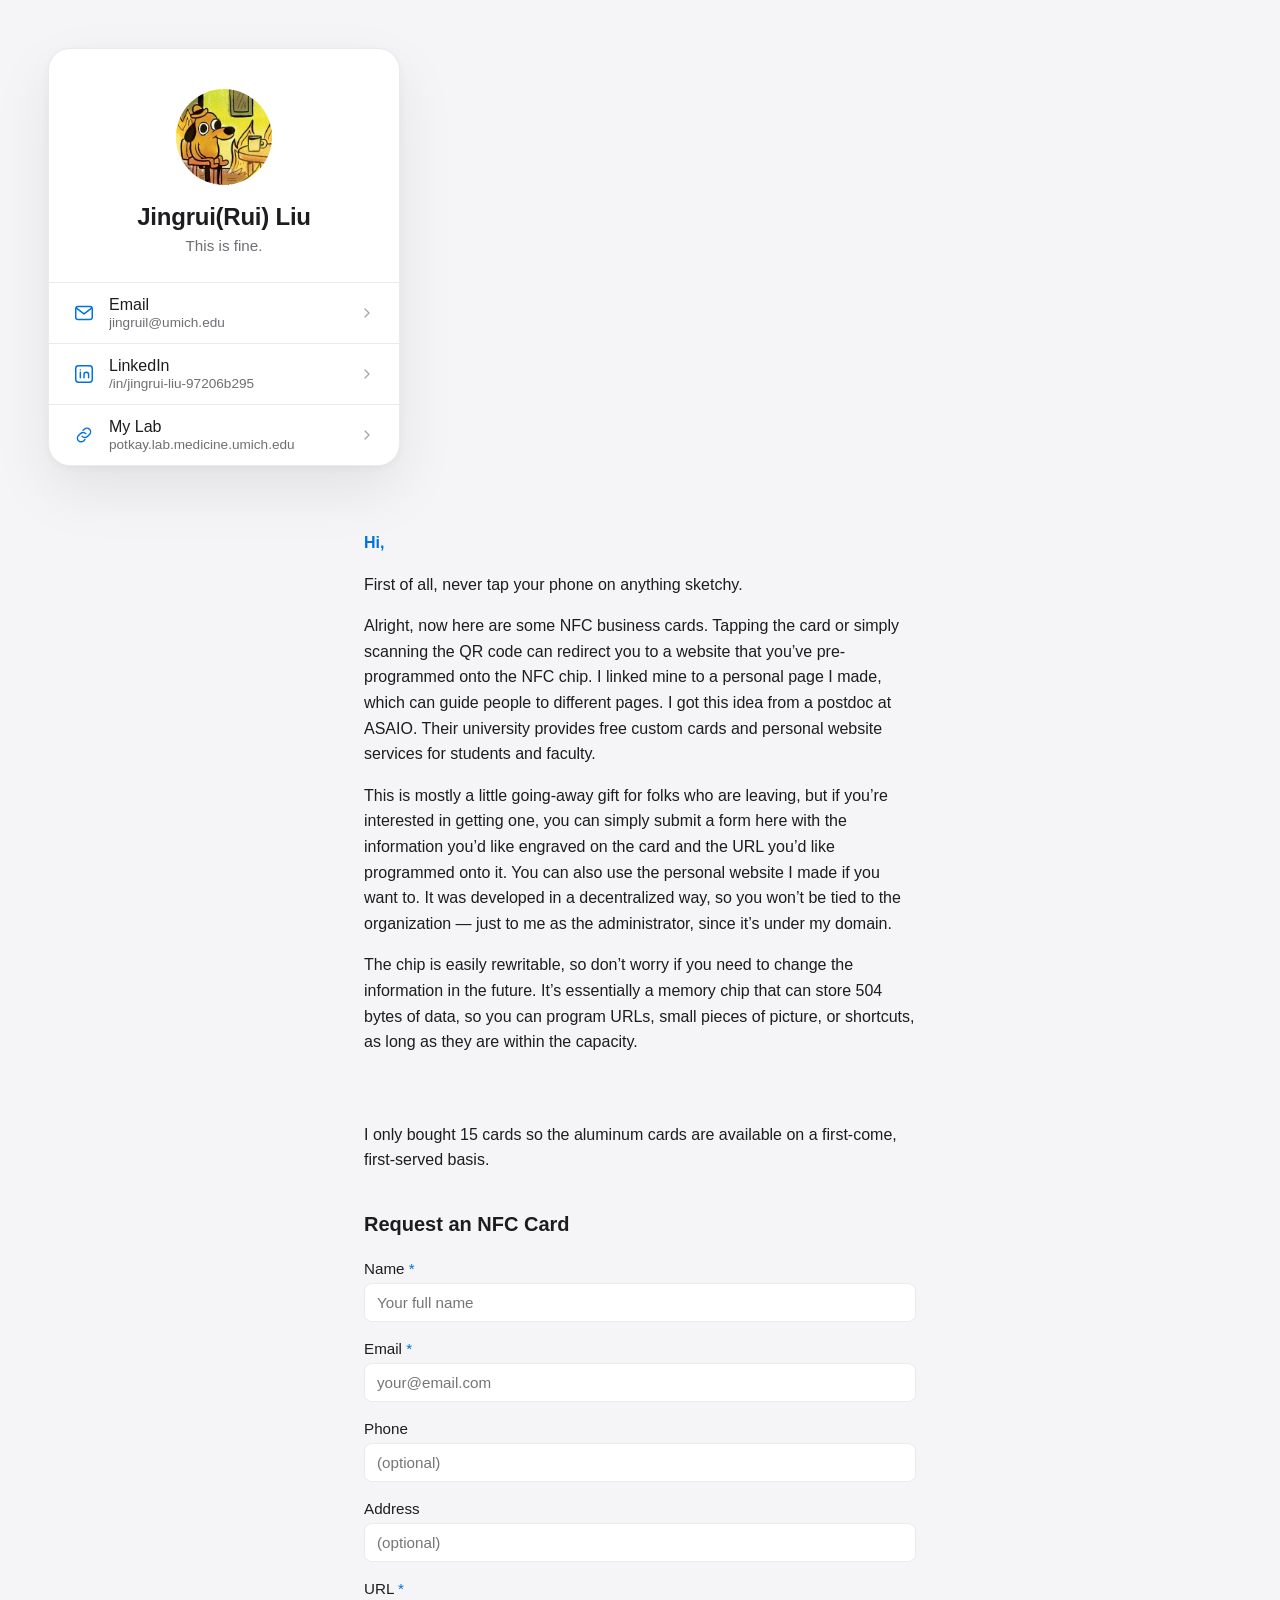
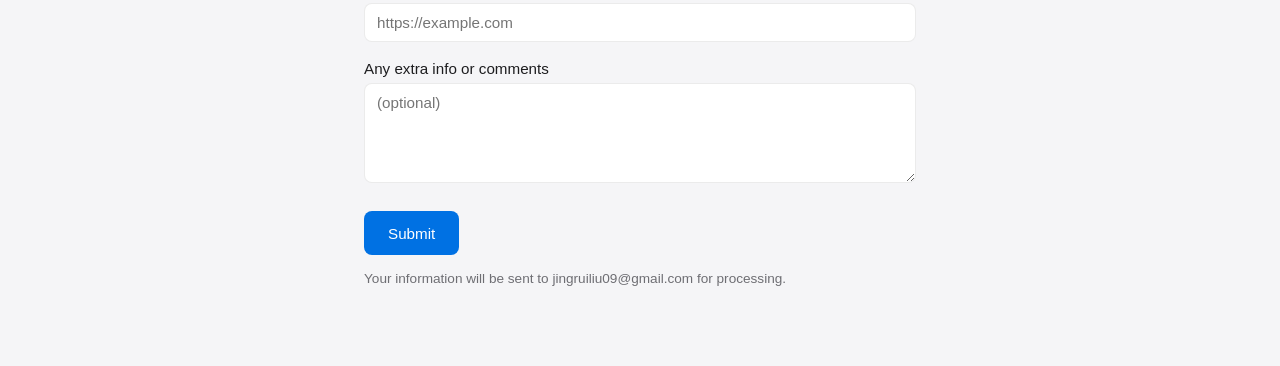
==== p/dqnqpt7x5vt/index.html @ d59f39b1 "Merge branch 'main' of https://github.com/JingruiLiu/personalPage" ====
<!doctype html>
<html lang="en">
<head>
  <meta charset="UTF-8" />
  <meta name="viewport" content="width=device-width, initial-scale=1.0" />
  <meta name="robots" content="noindex, nofollow" />
  <title>Contact</title>
  <link rel="stylesheet" href="/shared/card.css" />
  <style>
    body {
      display: block;
      min-height: auto;
      padding-bottom: 40px;
    }
    main {
      display: flex;
      justify-content: center;
      padding: 24px;
    }
    #card-root {
      width: 100%;
      max-width: 400px;
    }
    .page-content {
      max-width: 600px;
      margin: 40px auto;
      padding: 0 24px;
      color: var(--text);
      line-height: 1.6;
    }
    .page-content h2 {
      font-size: 1.25rem;
      font-weight: 600;
      margin: 24px 0 16px;
      color: var(--text);
    }
    .page-content p {
      margin: 0 0 16px;
      white-space: pre-wrap;
      word-wrap: break-word;
    }
    .page-content strong {
      font-weight: 600;
      color: var(--accent);
    }

    /* Form styles */
    .form-section {
      max-width: 600px;
      margin: 40px auto;
      padding: 0 24px;
    }
    .form-section h2 {
      font-size: 1.25rem;
      font-weight: 600;
      margin: 0 0 24px;
      color: var(--text);
    }
    .form-group {
      margin-bottom: 18px;
    }
    .form-group label {
      display: block;
      font-weight: 500;
      margin-bottom: 6px;
      color: var(--text);
      font-size: 0.95rem;
    }
    .form-group .required {
      color: var(--accent);
    }
    .form-group input,
    .form-group textarea {
      width: 100%;
      padding: 10px 12px;
      border: 1px solid var(--divider);
      border-radius: 8px;
      background: var(--surface);
      color: var(--text);
      font-family: inherit;
      font-size: 0.95rem;
      box-sizing: border-box;
      transition: border-color 0.2s;
    }
    .form-group input:focus,
    .form-group textarea:focus {
      outline: none;
      border-color: var(--accent);
      box-shadow: 0 0 0 2px rgba(0, 113, 227, 0.1);
    }
    .form-group textarea {
      resize: vertical;
      min-height: 100px;
    }
    .form-actions {
      margin-top: 24px;
      display: flex;
      gap: 12px;
    }
    .btn-submit {
      padding: 12px 24px;
      background: var(--accent);
      color: white;
      border: none;
      border-radius: 8px;
      font-size: 0.95rem;
      font-weight: 500;
      cursor: pointer;
      transition: opacity 0.2s;
      min-height: 44px;
    }
    .btn-submit:hover {
      opacity: 0.9;
    }
    .btn-submit:active {
      opacity: 0.8;
    }
    .form-note {
      font-size: 0.85rem;
      color: var(--text-secondary);
      margin-top: 16px;
    }

    @media (prefers-color-scheme: dark) {
      .form-group input,
      .form-group textarea {
        border-color: var(--divider);
      }
    }
  </style>
</head>
<body>
  <main id="card-root"></main>

  <div class="page-content">
    <p><strong>Hi,</strong></p>

    <p>First of all, never tap your phone on anything sketchy.</p>

    <p>Alright, now here are some NFC business cards. Tapping the card or simply scanning the QR code can redirect you to a website that you’ve pre-programmed onto the NFC chip. I linked mine to a personal page I made, which can guide people to different pages. I got this idea from a postdoc at ASAIO. Their university provides free custom cards and personal website services for students and faculty.</p>

    <p>This is mostly a little going-away gift for folks who are leaving, but if you’re interested in getting one, you can simply submit a form here with the information you’d like engraved on the card and the URL you’d like programmed onto it. You can also use the personal website I made if you want to. It was developed in a decentralized way, so you won’t be tied to the organization — just to me as the administrator, since it’s under my domain.</p>

    <p>The chip is easily rewritable, so don’t worry if you need to change the information in the future. It’s essentially a memory chip that can store 504 bytes of data, so you can program URLs, small pieces of picture, or shortcuts, as long as they are within the capacity.
      
    <p>I only bought 15 cards so the aluminum cards are available on a first-come, first-served basis.</p>
  </div>

  <div class="form-section">
    <h2>Request an NFC Card</h2>
    <form action="https://formspree.io/f/xyzlqnpr" method="POST">
      <div class="form-group">
        <label for="name">Name <span class="required">*</span></label>
        <input type="text" id="name" name="name" required placeholder="Your full name" />
      </div>

      <div class="form-group">
        <label for="email">Email <span class="required">*</span></label>
        <input type="email" id="email" name="email" required placeholder="your@email.com" />
      </div>

      <div class="form-group">
        <label for="phone">Phone</label>
        <input type="tel" id="phone" name="phone" placeholder="(optional)" />
      </div>

      <div class="form-group">
        <label for="address">Address</label>
        <input type="text" id="address" name="address" placeholder="(optional)" />
      </div>

      <div class="form-group">
        <label for="url">URL <span class="required">*</span></label>
        <input type="url" id="url" name="url" required placeholder="https://example.com" />
      </div>

      <div class="form-group">
        <label for="comments">Any extra info or comments</label>
        <textarea id="comments" name="comments" placeholder="(optional)"></textarea>
      </div>

      <div class="form-actions">
        <button type="submit" class="btn-submit">Submit</button>
      </div>

      <p class="form-note">Your information will be sent to jingruiliu09@gmail.com for processing.</p>
    </form>
  </div>

  <noscript>
    This page needs JavaScript to show contact details.
    You can reach out at jingruiliu09@gmail.com.
  </noscript>

  <script src="profile.js"></script>
  <script src="/shared/card.js"></script>
</body>
</html>
---- shared/card.css ----
/* =============================================================================
   SHARED CARD STYLES — single source of truth for the look of every page.
   Maintained by the site owner. Editing this file restyles EVERYONE at once.
   Colleagues never touch this file.

   Design language: iOS-style contact card — system font stack, off-white page,
   white card, single blue accent, iOS "Settings" grouped rows, 44px tap targets,
   automatic dark mode (follows the OS), responsive, no decorative animation.
   ============================================================================= */

/* ---- Design tokens. Change these to adjust the whole look in one place. ---- */
:root {
  --bg:             #F5F5F7;   /* page background (Apple's signature off-white) */
  --surface:        #FFFFFF;  /* the card itself */
  --text:           #1D1D1F;  /* primary text */
  --text-secondary: #6E6E73;  /* tagline, secondary labels */
  --accent:         #0071E3;  /* Apple's current link/button blue */
  --divider:        rgba(0, 0, 0, 0.08);
  --avatar-bg:      #E8E8ED;
  --avatar-icon:    #AEAEB2;
  --shadow:         0 24px 60px rgba(0, 0, 0, 0.08), 0 2px 8px rgba(0, 0, 0, 0.04);
  --radius-card:    22px;
  --radius-row:     14px;
}

/* Automatically follow the visitor's system theme — no toggle/JS needed */
@media (prefers-color-scheme: dark) {
  :root {
    --bg:             #000000;
    --surface:        #1C1C1E;
    --text:           #F5F5F7;
    --text-secondary: #98989D;
    --accent:         #409CFF;
    --divider:        rgba(255, 255, 255, 0.12);
    --avatar-bg:      #2C2C2E;
    --avatar-icon:    #6E6E73;
    --shadow:         none; /* shadows don't read well on black; a hairline border stands in */
  }
}

/* ---- Reset / base ---- */
* { box-sizing: border-box; }
html, body { margin: 0; padding: 0; }
body {
  min-height: 100vh;
  display: flex;
  align-items: center;
  justify-content: center;
  padding: 24px;
  background: var(--bg);
  /* The system font stack: San Francisco on Apple, Segoe UI on Windows,
     Roboto on Android — the honest cross-platform "Apple-like" type feel. */
  font-family: -apple-system, BlinkMacSystemFont, "SF Pro Text", "Segoe UI",
               Roboto, Helvetica, Arial, sans-serif;
  color: var(--text);
}

::selection { background: var(--accent); color: #fff; }

:focus-visible {
  outline: 2px solid var(--accent);
  outline-offset: 2px;
}

/* ---- The card ---- */
.card {
  width: 100%;
  max-width: 400px;
  background: var(--surface);
  border-radius: var(--radius-card);
  box-shadow: var(--shadow);
  border: 1px solid var(--divider); /* visible mainly in dark mode; subtle in light too */
  overflow: hidden;
}

/* ---- Header: avatar, name, tagline ---- */
.header {
  text-align: center;
  padding: 40px 28px 28px;
}

.avatar {
  width: 96px;
  height: 96px;
  margin: 0 auto 18px;
  border-radius: 50%;
  overflow: hidden;
  background: var(--avatar-bg);
  display: flex;
  align-items: center;
  justify-content: center;
}
.avatar img {
  width: 100%;
  height: 100%;
  object-fit: cover;
  display: block;
}

.name {
  font-size: 1.5rem;       /* 24px */
  font-weight: 600;
  letter-spacing: -0.01em;
  margin: 0;
}

.tagline {
  font-size: 0.95rem;
  color: var(--text-secondary);
  margin: 6px 0 0;
}

/* ---- Contact list: iOS "Settings app" grouped-row style ---- */
.contact-list {
  border-top: 1px solid var(--divider);
}

.contact-row {
  display: flex;
  align-items: center;
  gap: 14px;
  padding: 13px 24px;
  min-height: 44px;           /* Apple's HIG minimum tap target */
  text-decoration: none;
  color: var(--text);
  border-bottom: 1px solid var(--divider);
  /* A subtle, near-instant feedback on tap/hover — functional, not decorative. */
  transition: background-color 0.12s ease;
}
.contact-row:last-child { border-bottom: none; }
.contact-row:hover,
.contact-row:active { background-color: var(--bg); }

.contact-row__icon {
  flex-shrink: 0;
  width: 22px;
  height: 22px;
  color: var(--accent);
  display: flex;
  align-items: center;
  justify-content: center;
}
.contact-row__icon svg { width: 100%; height: 100%; }

.contact-row__label {
  flex: 1;
  font-size: 1rem;
  font-weight: 400;
  min-width: 0;               /* allow long sub-labels to truncate, not overflow */
}
.contact-row__sub {
  font-size: 0.85rem;
  color: var(--text-secondary);
  display: block;
  margin-top: 1px;
  overflow: hidden;
  text-overflow: ellipsis;
  white-space: nowrap;
}

.contact-row__chevron {
  flex-shrink: 0;
  width: 16px;
  height: 16px;
  color: var(--text-secondary);
  opacity: 0.6;
}

/* ---- Friendly fallback message (shown if a profile fails to load) ---- */
.card-message {
  padding: 40px 28px;
  text-align: center;
  color: var(--text-secondary);
  font-size: 0.95rem;
  line-height: 1.5;
}
.card-message a { color: var(--accent); }

/* ---- Neutral root placeholder page ---- */
.blank-note {
  color: var(--text-secondary);
  font-size: 0.95rem;
}

/* ---- Mobile ---- */
@media (max-width: 380px) {
  .header { padding: 32px 20px 24px; }
  .contact-row { padding: 13px 18px; }
}

/* Respect reduced-motion preference even for the minimal hover feedback */
@media (prefers-reduced-motion: reduce) {
  .contact-row { transition: none; }
}
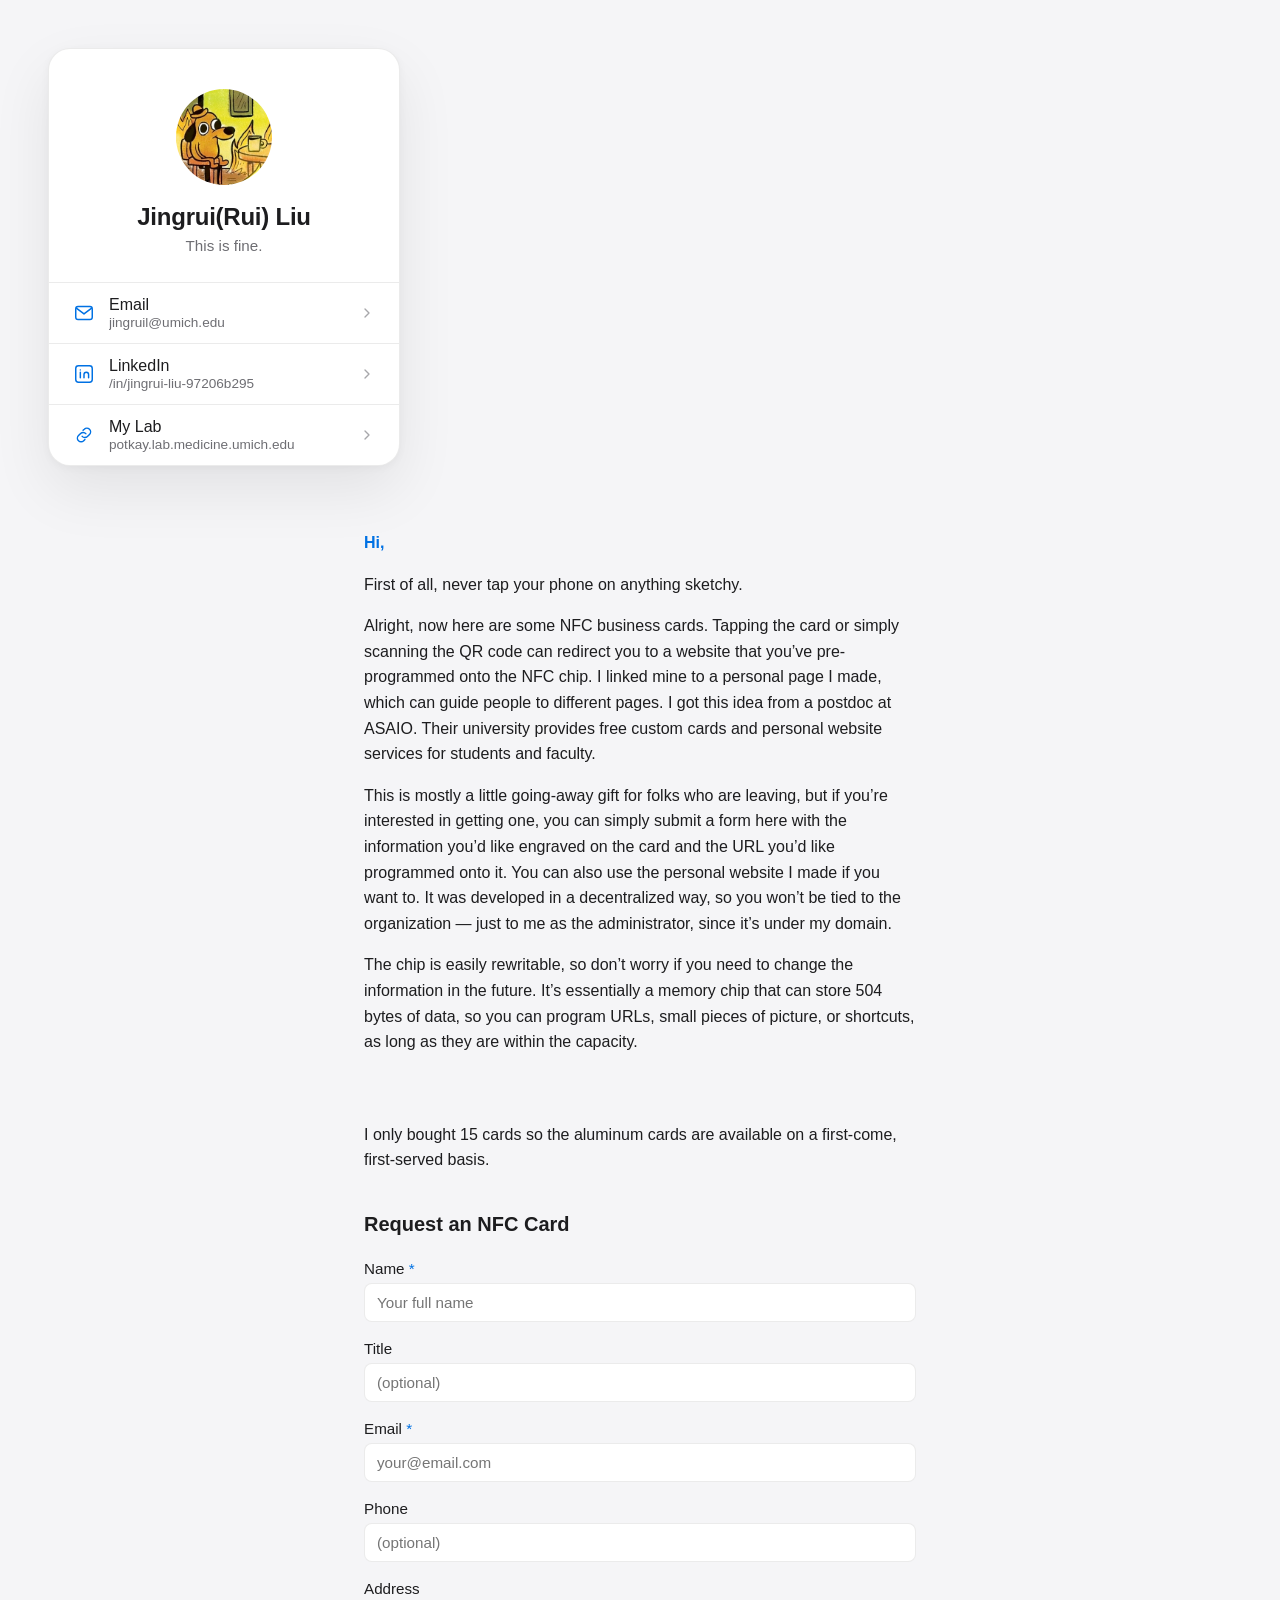
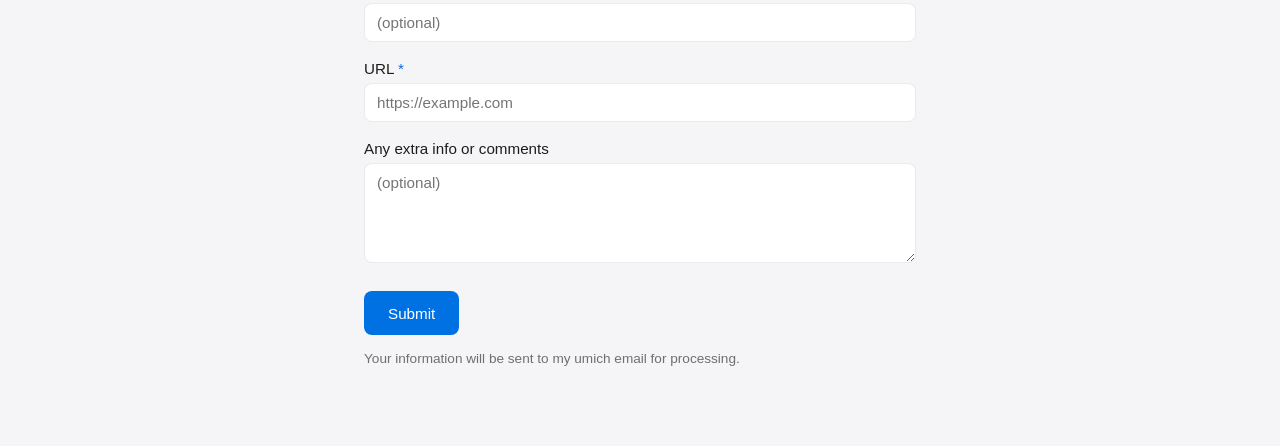
==== commit 0df47eea: "Update NFC card form with real Formspree endpoint and title field - Replace placeholder endpoint wit" ====
--- a/p/dqnqpt7x5vt/index.html
+++ b/p/dqnqpt7x5vt/index.html
@@ -148,13 +148,18 @@
 
   <div class="form-section">
     <h2>Request an NFC Card</h2>
-    <form action="https://formspree.io/f/xyzlqnpr" method="POST">
+    <form action="https://formspree.io/f/mlgylelp" method="POST">
       <div class="form-group">
         <label for="name">Name <span class="required">*</span></label>
         <input type="text" id="name" name="name" required placeholder="Your full name" />
       </div>
 
       <div class="form-group">
+        <label for="title">Title</label>
+        <input type="text" id="title" name="title" placeholder="(optional)" />
+      </div>
+
+      <div class="form-group">
         <label for="email">Email <span class="required">*</span></label>
         <input type="email" id="email" name="email" required placeholder="your@email.com" />
       </div>
@@ -183,7 +188,7 @@
         <button type="submit" class="btn-submit">Submit</button>
       </div>
 
-      <p class="form-note">Your information will be sent to jingruiliu09@gmail.com for processing.</p>
+      <p class="form-note">Your information will be sent to my umich email for processing.</p>
     </form>
   </div>
 
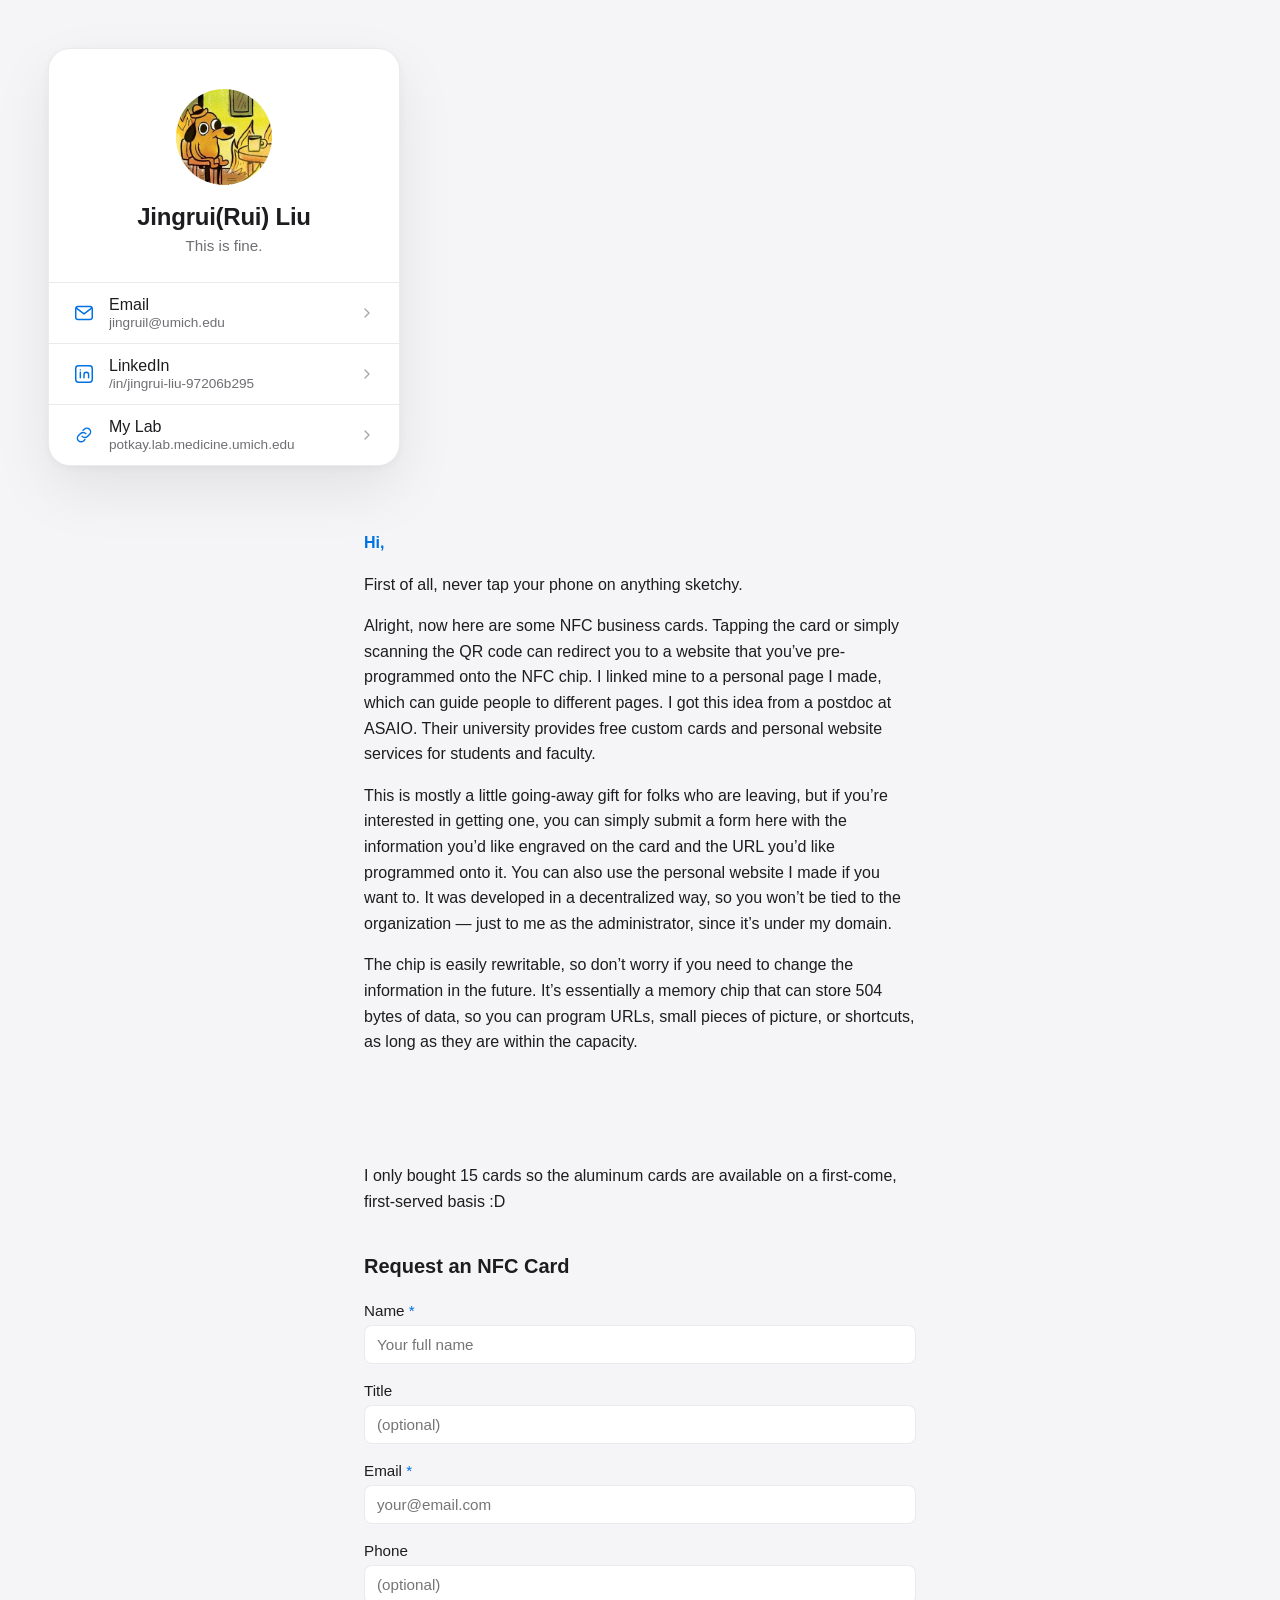
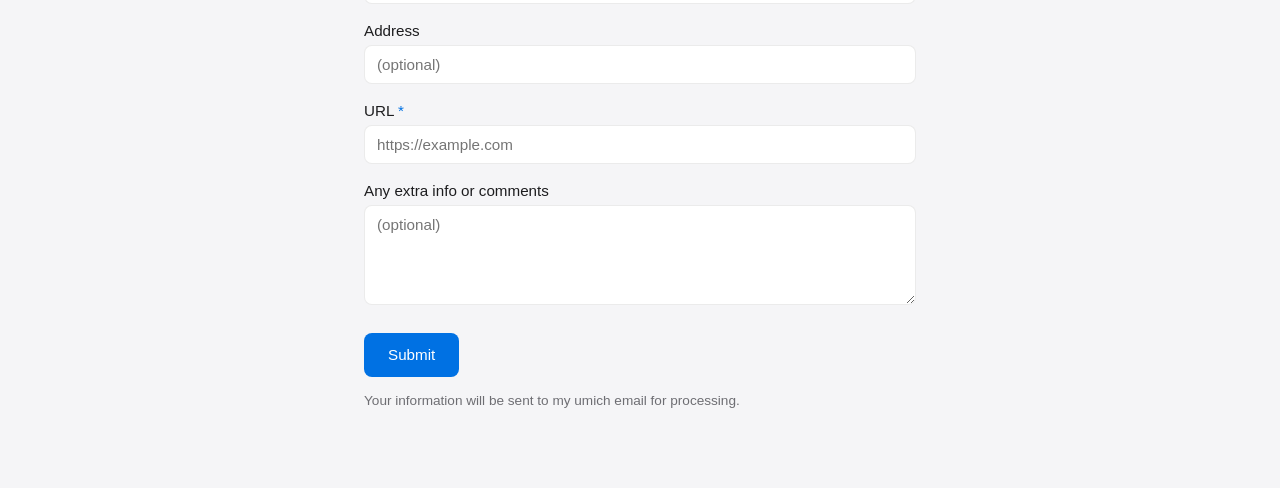
==== commit de17851d: "Fix HTML tags and update card availability message" ====
--- a/p/dqnqpt7x5vt/index.html
+++ b/p/dqnqpt7x5vt/index.html
@@ -141,14 +141,18 @@
 
     <p>This is mostly a little going-away gift for folks who are leaving, but if you’re interested in getting one, you can simply submit a form here with the information you’d like engraved on the card and the URL you’d like programmed onto it. You can also use the personal website I made if you want to. It was developed in a decentralized way, so you won’t be tied to the organization — just to me as the administrator, since it’s under my domain.</p>
 
-    <p>The chip is easily rewritable, so don’t worry if you need to change the information in the future. It’s essentially a memory chip that can store 504 bytes of data, so you can program URLs, small pieces of picture, or shortcuts, as long as they are within the capacity.
+    <p>The chip is easily rewritable, so don’t worry if you need to change the information in the future. It’s essentially a memory chip that can store 504 bytes of data, so you can program URLs, small pieces of picture, or shortcuts, as long as they are within the capacity.<p>
       
-    <p>I only bought 15 cards so the aluminum cards are available on a first-come, first-served basis.</p>
+    <p>I only bought 15 cards so the aluminum cards are available on a first-come, first-served basis :D</p>
   </div>
 
   <div class="form-section">
     <h2>Request an NFC Card</h2>
     <form action="https://formspree.io/f/mlgylelp" method="POST">
+      <!-- Hidden Formspree settings -->
+      <input type="hidden" name="_subject" value="New NFC Card Request" />
+      <input type="hidden" name="_captcha" value="false" />
+
       <div class="form-group">
         <label for="name">Name <span class="required">*</span></label>
         <input type="text" id="name" name="name" required placeholder="Your full name" />
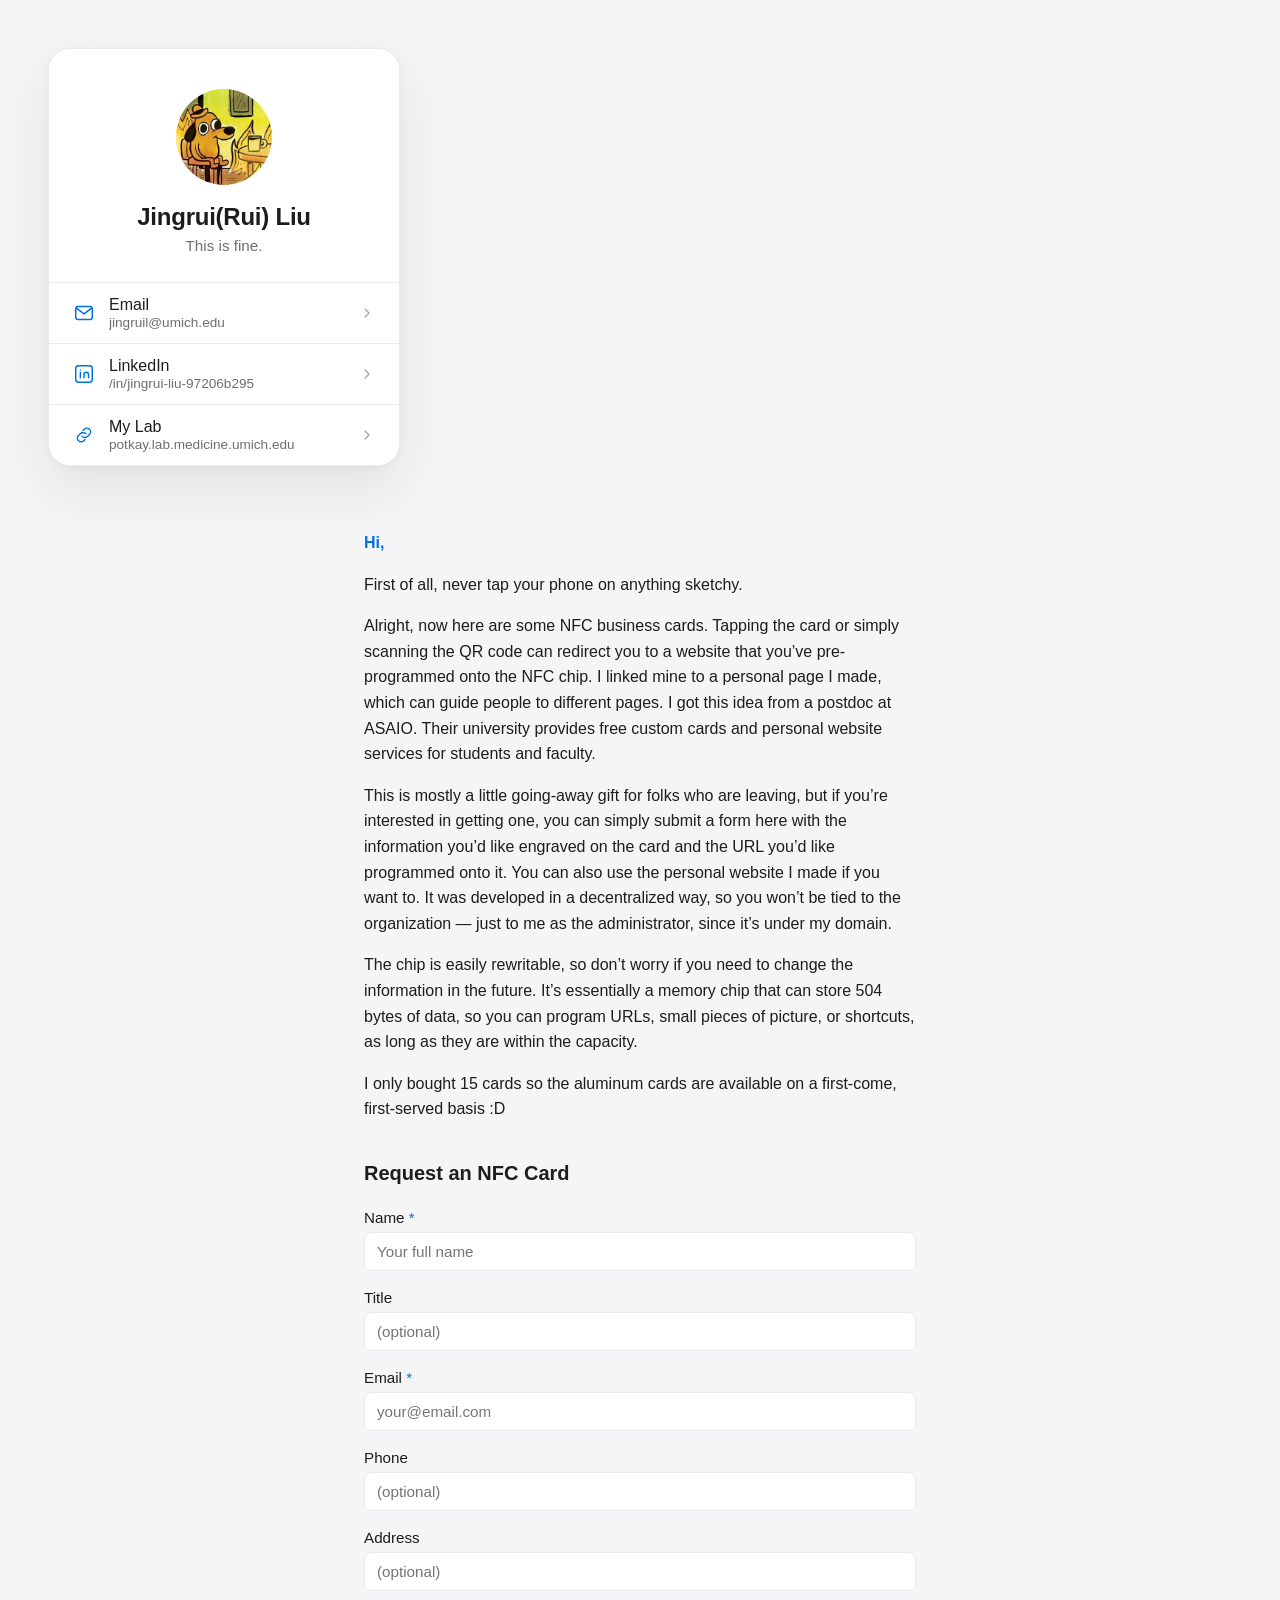
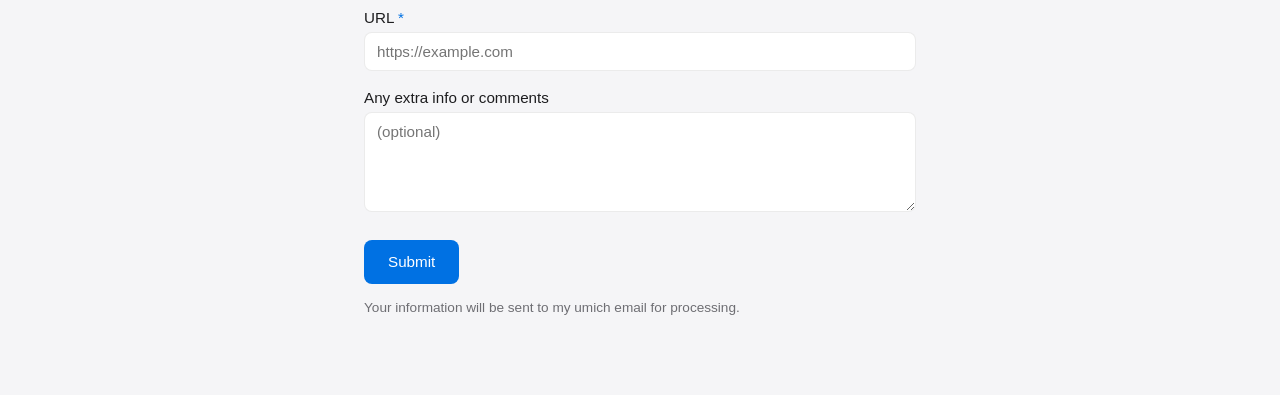
==== commit feff9aad: "Update index.html" ====
--- a/p/dqnqpt7x5vt/index.html
+++ b/p/dqnqpt7x5vt/index.html
@@ -141,7 +141,7 @@
 
     <p>This is mostly a little going-away gift for folks who are leaving, but if you’re interested in getting one, you can simply submit a form here with the information you’d like engraved on the card and the URL you’d like programmed onto it. You can also use the personal website I made if you want to. It was developed in a decentralized way, so you won’t be tied to the organization — just to me as the administrator, since it’s under my domain.</p>
 
-    <p>The chip is easily rewritable, so don’t worry if you need to change the information in the future. It’s essentially a memory chip that can store 504 bytes of data, so you can program URLs, small pieces of picture, or shortcuts, as long as they are within the capacity.<p>
+    <p>The chip is easily rewritable, so don’t worry if you need to change the information in the future. It’s essentially a memory chip that can store 504 bytes of data, so you can program URLs, small pieces of picture, or shortcuts, as long as they are within the capacity.</p>
       
     <p>I only bought 15 cards so the aluminum cards are available on a first-come, first-served basis :D</p>
   </div>
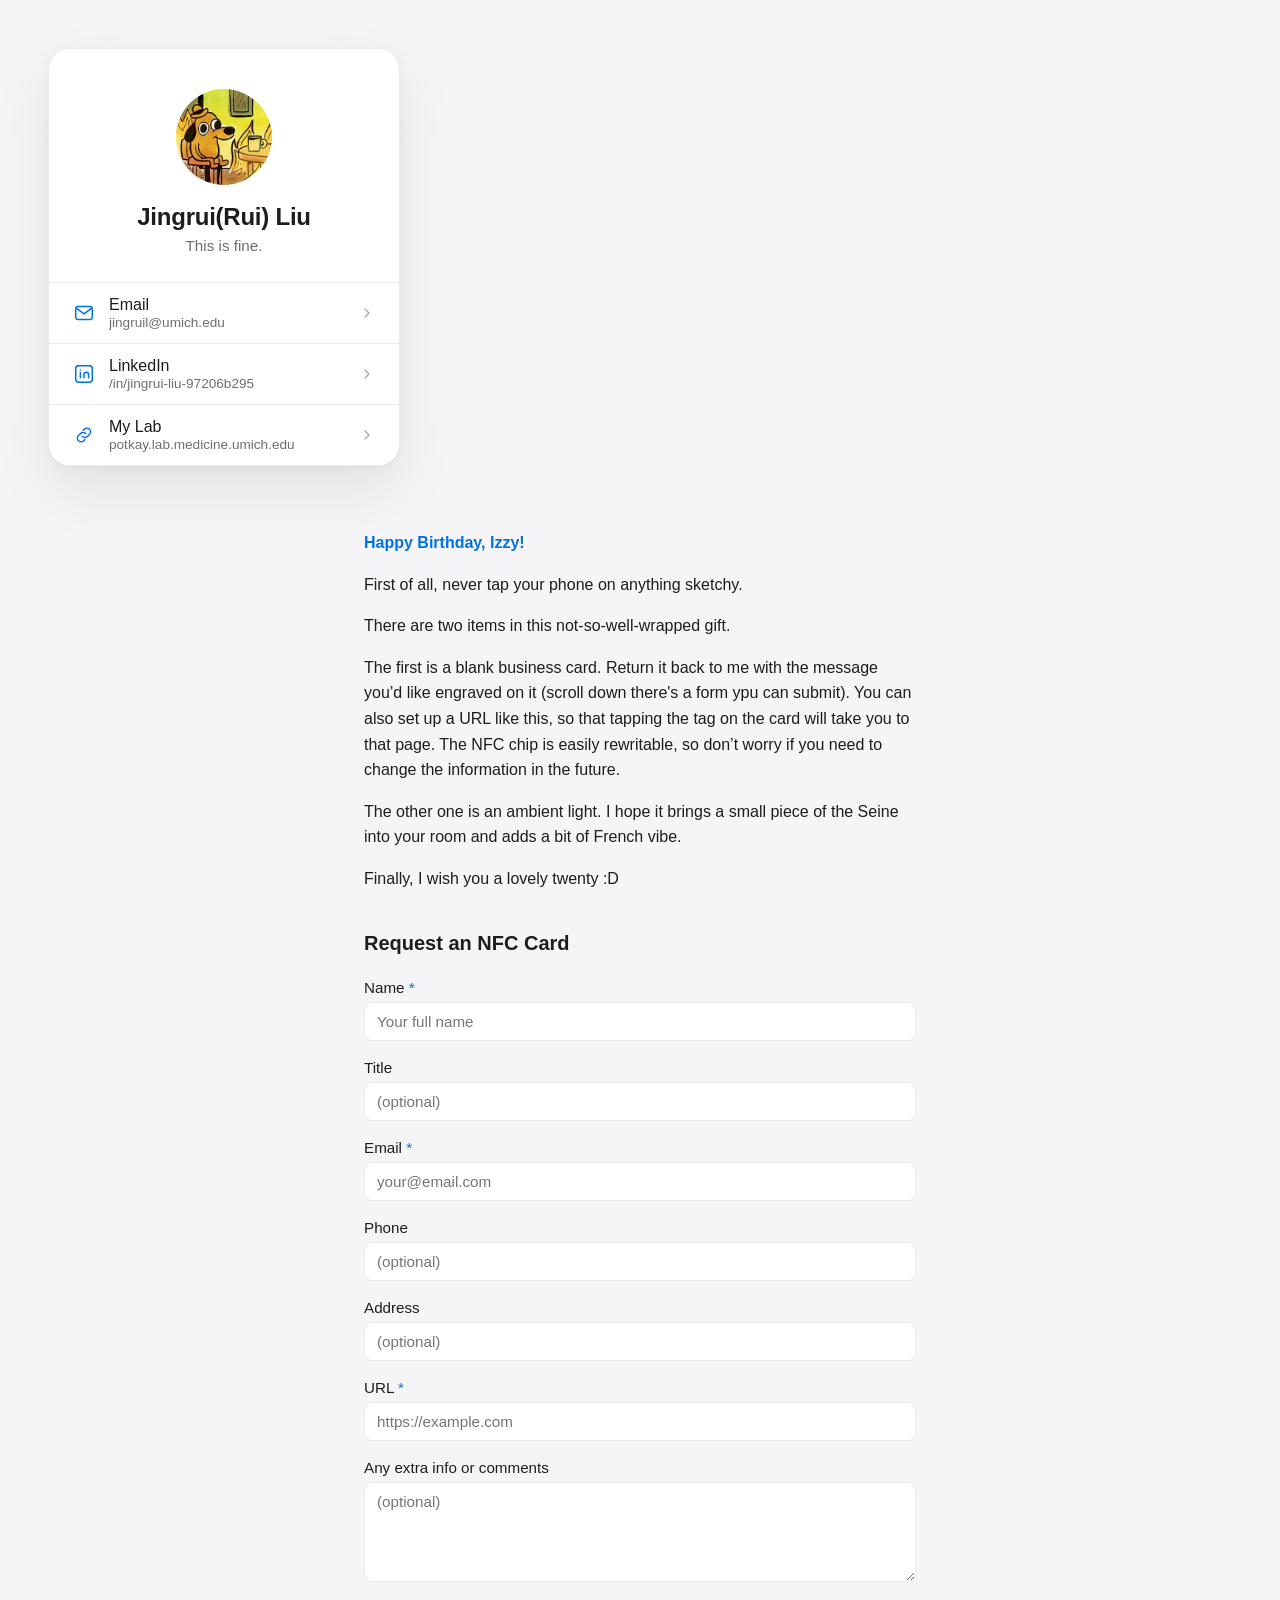
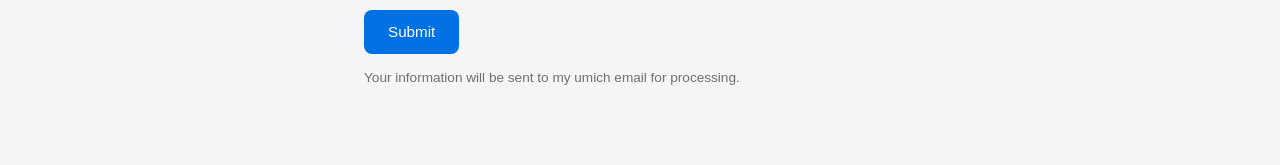
==== commit 8d43794a: "Update birthday message and card description" ====
--- a/p/dqnqpt7x5vt/index.html
+++ b/p/dqnqpt7x5vt/index.html
@@ -133,17 +133,17 @@
   <main id="card-root"></main>
 
   <div class="page-content">
-    <p><strong>Hi,</strong></p>
+    <p><strong>Happy Birthday, Izzy!</strong></p>
 
     <p>First of all, never tap your phone on anything sketchy.</p>
 
-    <p>Alright, now here are some NFC business cards. Tapping the card or simply scanning the QR code can redirect you to a website that you’ve pre-programmed onto the NFC chip. I linked mine to a personal page I made, which can guide people to different pages. I got this idea from a postdoc at ASAIO. Their university provides free custom cards and personal website services for students and faculty.</p>
-
-    <p>This is mostly a little going-away gift for folks who are leaving, but if you’re interested in getting one, you can simply submit a form here with the information you’d like engraved on the card and the URL you’d like programmed onto it. You can also use the personal website I made if you want to. It was developed in a decentralized way, so you won’t be tied to the organization — just to me as the administrator, since it’s under my domain.</p>
-
-    <p>The chip is easily rewritable, so don’t worry if you need to change the information in the future. It’s essentially a memory chip that can store 504 bytes of data, so you can program URLs, small pieces of picture, or shortcuts, as long as they are within the capacity.</p>
+    <p>There are two items in this not-so-well-wrapped gift.</p>
+
+    <p>The first is a blank business card. Return it back to me with the message you’d like engraved on it (scroll down there's a form ypu can submit). You can also set up a URL like this, so that tapping the tag on the card will take you to that page. The NFC chip is easily rewritable, so don’t worry if you need to change the information in the future.</p>
+
+    <p>The other one is an ambient light. I hope it brings a small piece of the Seine into your room and adds a bit of French vibe. </p>
       
-    <p>I only bought 15 cards so the aluminum cards are available on a first-come, first-served basis :D</p>
+    <p>Finally, I wish you a lovely twenty :D</p>
   </div>
 
   <div class="form-section">
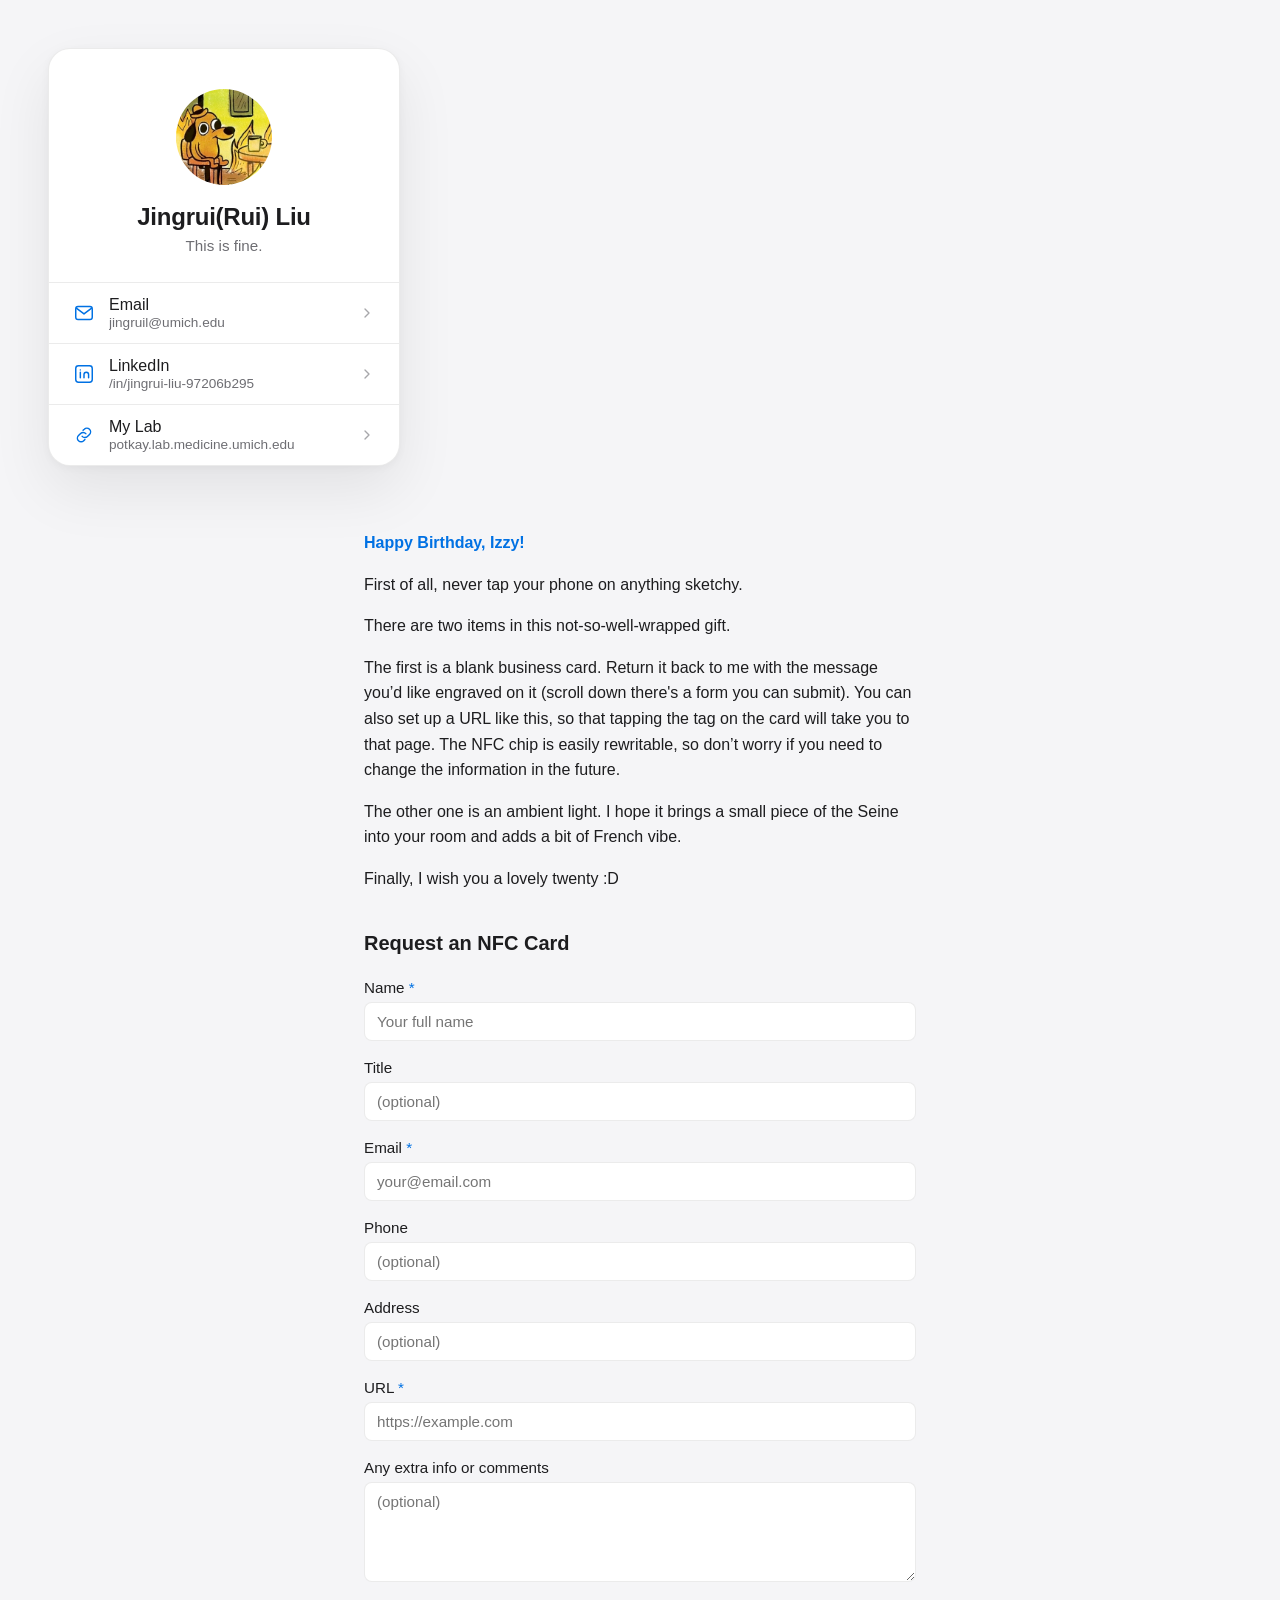
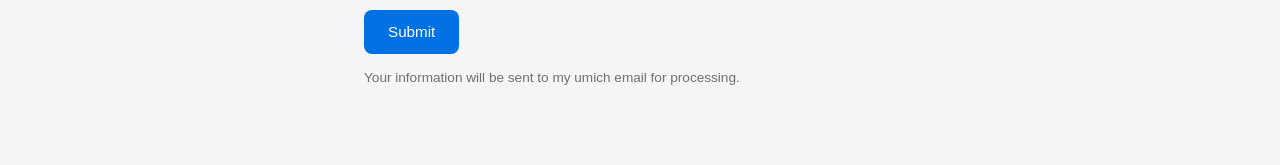
==== commit 117bf802: "Fix typo in index.html text" ====
--- a/p/dqnqpt7x5vt/index.html
+++ b/p/dqnqpt7x5vt/index.html
@@ -139,7 +139,7 @@
 
     <p>There are two items in this not-so-well-wrapped gift.</p>
 
-    <p>The first is a blank business card. Return it back to me with the message you’d like engraved on it (scroll down there's a form ypu can submit). You can also set up a URL like this, so that tapping the tag on the card will take you to that page. The NFC chip is easily rewritable, so don’t worry if you need to change the information in the future.</p>
+    <p>The first is a blank business card. Return it back to me with the message you’d like engraved on it (scroll down there's a form you can submit). You can also set up a URL like this, so that tapping the tag on the card will take you to that page. The NFC chip is easily rewritable, so don’t worry if you need to change the information in the future.</p>
 
     <p>The other one is an ambient light. I hope it brings a small piece of the Seine into your room and adds a bit of French vibe. </p>
       
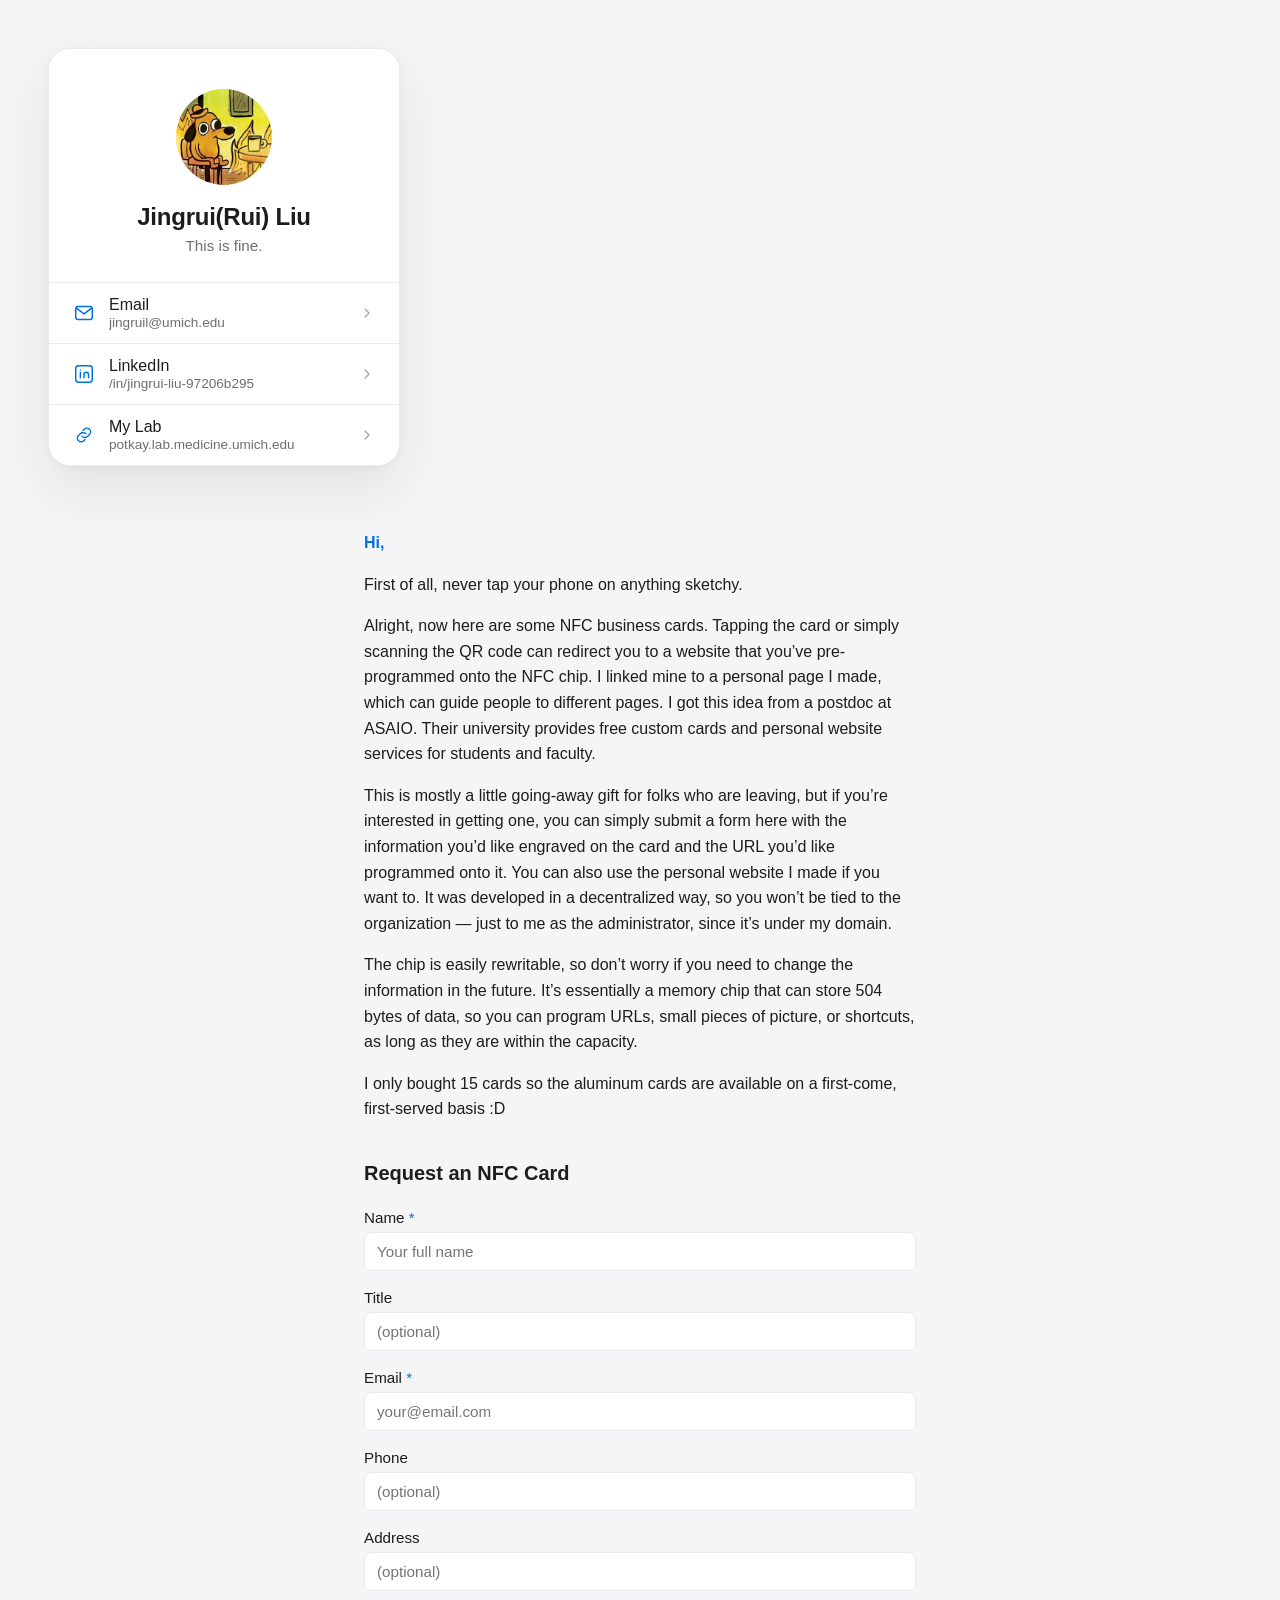
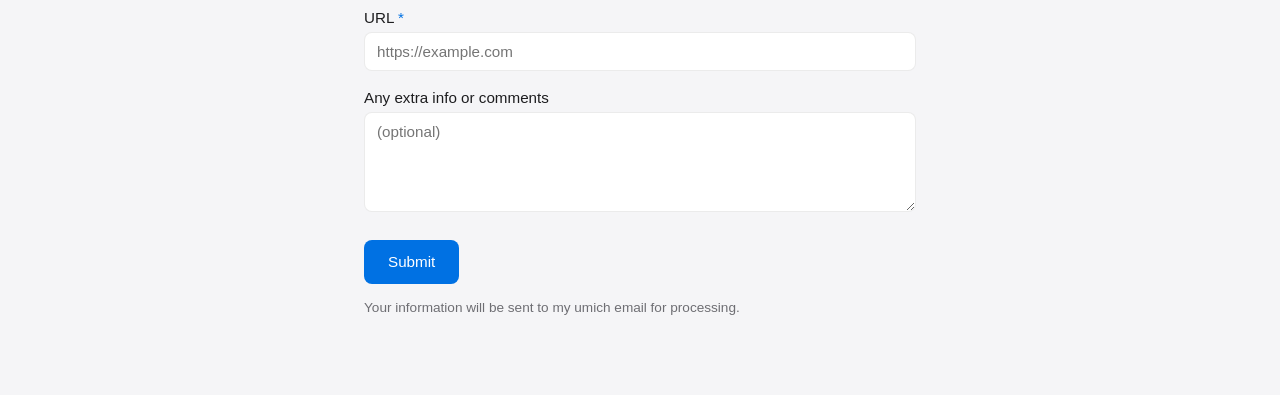
==== commit 87ca26ee: "Update birthday message and NFC card details" ====
--- a/p/dqnqpt7x5vt/index.html
+++ b/p/dqnqpt7x5vt/index.html
@@ -133,17 +133,17 @@
   <main id="card-root"></main>
 
   <div class="page-content">
-    <p><strong>Happy Birthday, Izzy!</strong></p>
+    <p><strong>Hi,</strong></p>
 
     <p>First of all, never tap your phone on anything sketchy.</p>
 
-    <p>There are two items in this not-so-well-wrapped gift.</p>
-
-    <p>The first is a blank business card. Return it back to me with the message you’d like engraved on it (scroll down there's a form you can submit). You can also set up a URL like this, so that tapping the tag on the card will take you to that page. The NFC chip is easily rewritable, so don’t worry if you need to change the information in the future.</p>
-
-    <p>The other one is an ambient light. I hope it brings a small piece of the Seine into your room and adds a bit of French vibe. </p>
+    <p>Alright, now here are some NFC business cards. Tapping the card or simply scanning the QR code can redirect you to a website that you’ve pre-programmed onto the NFC chip. I linked mine to a personal page I made, which can guide people to different pages. I got this idea from a postdoc at ASAIO. Their university provides free custom cards and personal website services for students and faculty.</p>
+
+    <p>This is mostly a little going-away gift for folks who are leaving, but if you’re interested in getting one, you can simply submit a form here with the information you’d like engraved on the card and the URL you’d like programmed onto it. You can also use the personal website I made if you want to. It was developed in a decentralized way, so you won’t be tied to the organization — just to me as the administrator, since it’s under my domain.</p>
+
+    <p>The chip is easily rewritable, so don’t worry if you need to change the information in the future. It’s essentially a memory chip that can store 504 bytes of data, so you can program URLs, small pieces of picture, or shortcuts, as long as they are within the capacity.</p>
       
-    <p>Finally, I wish you a lovely twenty :D</p>
+    <p>I only bought 15 cards so the aluminum cards are available on a first-come, first-served basis :D</p>
   </div>
 
   <div class="form-section">
